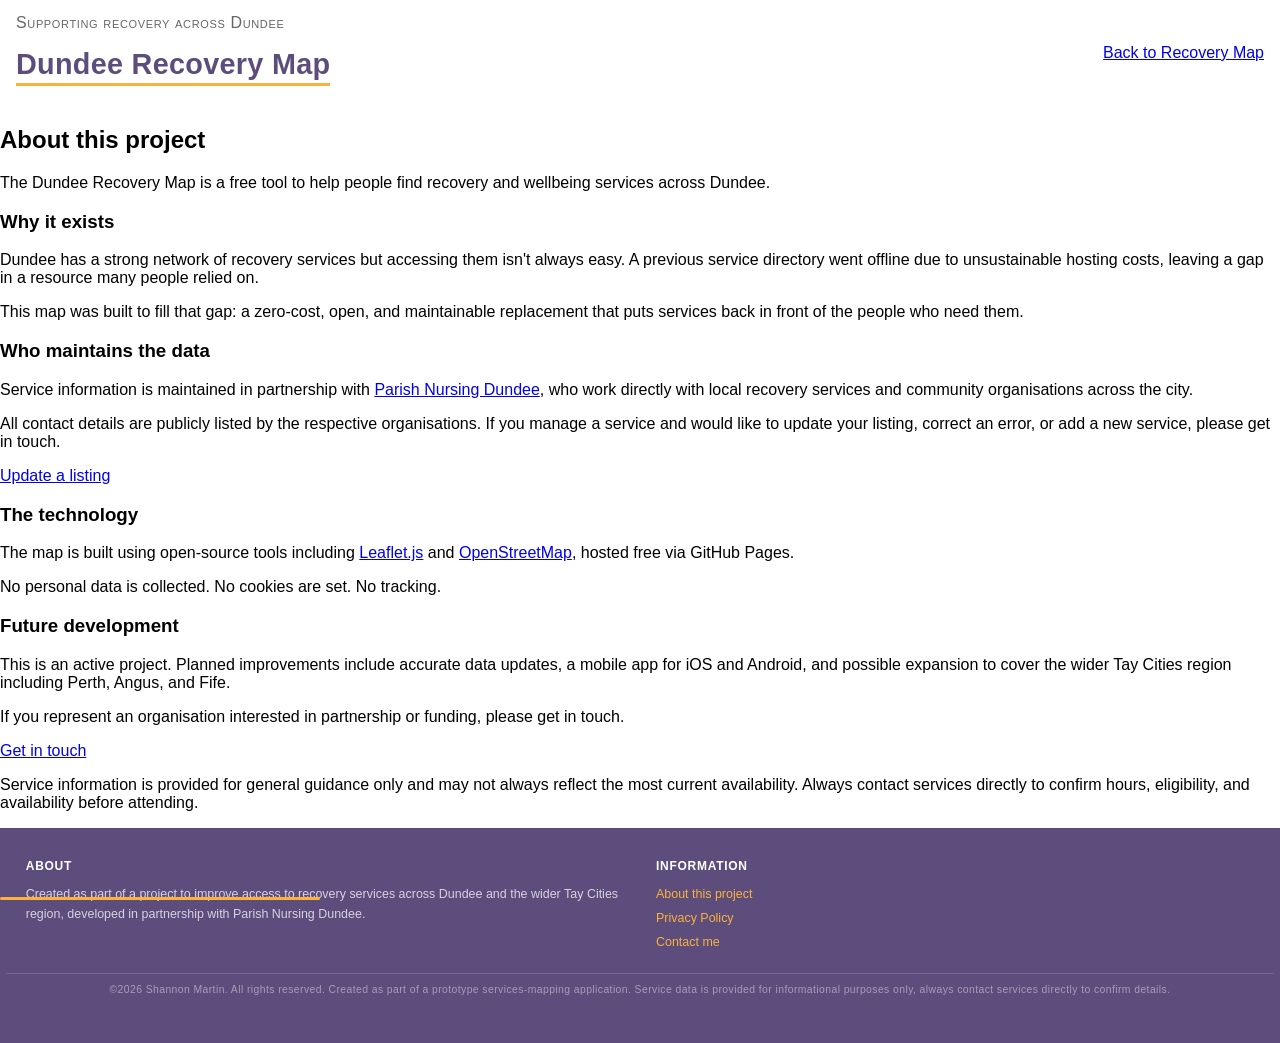
==== about.html @ 232b07fd "added about page" ====
<!DOCTYPE html>
<html lang="en">
<head>
  <meta charset="UTF-8">
  <meta name="viewport" content="width=device-width, initial-scale=1.0">
  <title>About | Dundee Recovery Map</title>
  <link rel="stylesheet" href="./style.css">
  <link rel="icon" href="./assets/recoveryMap-icon.png" type="image/png">
</head>
<body>

  <header>
    <div class="header-text">
      <p>Supporting recovery across Dundee</p>
      <h1><span>Dundee Recovery Map</span></h1>
    </div>
    <nav class="header-nav">
      <a href="./recoveryMap.html">Back to Recovery Map</a>
    </nav>
  </header>

  <main class="page-main">
    <div class="page-container">

      <div class="page-hero">
        <h2>About this project</h2>
        <p class="page-lead">
          The Dundee Recovery Map is a free tool to help people find recovery and wellbeing services across Dundee.
        </p>
      </div>

      <div class="page-grid">

        <section class="page-card">
          <h3>Why it exists</h3>
          <p>
            Dundee has a strong network of recovery services but accessing them isn't always easy. A previous service directory went offline due to unsustainable hosting costs, leaving a gap in a resource many people relied on.
          </p>
          <p>
            This map was built to fill that gap: a zero-cost, open, and maintainable replacement that puts services back in front of the people who need them.
          </p>
        </section>

        <section class="page-card">
          <h3>Who maintains the data</h3>
          <p>
            Service information is maintained in partnership with
            <a href="https://parishnursingdundee.org.uk/" target="_blank" rel="noopener">Parish Nursing Dundee</a>,
            who work directly with local recovery services and community organisations across the city.
          </p>
          <p>All contact details are publicly listed by the respective organisations. If you manage a service and would like to update your listing, correct an error, or add a new service, please get in touch.
          </p>
          <a href="./contact.html" class="page-btn">Update a listing</a>
        </section>

        <section class="page-card">
          <h3>The technology</h3>
          <p>
            The map is built using open-source tools including
            <a href="https://leafletjs.com/" target="_blank" rel="noopener">Leaflet.js</a>
            and
            <a href="https://www.openstreetmap.org/" target="_blank" rel="noopener">OpenStreetMap</a>,
            hosted free via GitHub Pages.
          </p>
          <p>
            No personal data is collected. No cookies are set. No tracking.
          </p>
        </section>

        <section class="page-card">
          <h3>Future development</h3>
          <p>
            This is an active project. Planned improvements include accurate data updates, a mobile app for iOS and Android, and possible expansion to cover the wider Tay Cities region including Perth, Angus, and Fife.
          </p>
          <p>
            If you represent an organisation interested in partnership or funding, please get in touch.
          </p>
          <a href="./contact.html" class="page-btn">Get in touch</a>
        </section>

      </div>

      <div class="page-disclaimer">
        <p>
          Service information is provided for general guidance only and may not always reflect the most current availability. Always contact services directly to confirm hours, eligibility, and availability before attending.
        </p>
      </div>

    </div>
  </main>

  <footer>
    <div class="footer-inner">
      <div class="footer-col">
        <h3 class="footer-heading">About</h3>
        <p>Created as part of a project to improve access to recovery services across Dundee and the wider Tay Cities region, developed in partnership with Parish Nursing Dundee.</p>
      </div>
      <div class="footer-col">
        <h3 class="footer-heading">Information</h3>
        <ul class="footer-links">
          <li><a href="./about.html">About this project</a></li>
          <li><a href="./privacy.html">Privacy Policy</a></li>
          <li><a href="./contact.html">Contact me</a></li>
        </ul>
      </div>
    </div>
    <div class="footer-copy">
      ©2026 Shannon Martin. All rights reserved. Created as part of a prototype services-mapping application. Service data is provided for informational purposes only, always contact services directly to confirm details.
    </div>
  </footer>

</body>
</html>
---- style.css ----
/*TODO: SIDEBAR, COST/AGE GROUP BUTTONS*/
 
:root {
  --purple: #5c4d7d;
  --darkpurple: #5c4d7d;
  --white: #ffffff;
  --gold: #fbb13c;
  --grey: #7A7A7A;
  --appt: #534AB7;
  --darkgrey: #333333;
  --red: #a32d2d;
  --green: #0f6e56;
  --orange: #B8650A;
  --border: #dde3ea;
  --bg: #f5f5f7;

  /* filter drawer width on desktop */
  --drawer-width: 280px;
  /* bottom sheet transition */
  --sheet-speed: 0.28s;
}

/* BODY */
body{
	font-family: 'Poppins',Helvetica,Arial,Lucida,sans-serif;
  margin: 0;
}

/* MAIN*/
main { display: flex; flex-direction: column; flex: 1; }

/* HEADER */
header{
	background:var(--white);
	color:var(--purple);
	font-family: 'Poppins',Helvetica,Arial,Lucida,sans-serif;
	padding:12px 16px;
	display:flex;
	align-items:center;
	gap:12px;
	flex-wrap:wrap;
  /*border-bottom: 3px solid var(--gold);*/
}
	
header h1 {
  font-size: 1.8rem;
  font-weight: 700;
  letter-spacing: 0.01em;
  margin: 0 0 4px;
  line-height: 1.15;
  display: inline-block;
  /*border-bottom: 3px solid var(--gold);*/
  padding-bottom: 4px;
} 

header h1::after {
  content: "";
  position: absolute;
  bottom: 0;
  left: 0;
  width: 25%; 
  height: 3px;
  background: var(--gold);
  border-radius: 2px;
}

header h1 span {
  display: inline-block;
  border-bottom: 3px solid var(--gold);
  padding-bottom: 2px;
}

header p{
	color:var(--darkgrey);
	font-family: 'Raleway-Regular',Helvetica,Arial,Lucida,sans-serif;
	font-size:1rem;
	font-variant: small-caps;
	letter-spacing:0.04em;
	opacity:0.75;
	margin-top:2px}

/*.today-badge {
  background:var(--purple);
  color:var(--white);
  font-size: 1rem;
  padding: 5px 10px;
  border-radius: 5px;
  white-space: nowrap;
  font-weight: 600;
}*/

.header-text {
  flex: 1;
}


/* DIVIDER 
.divider { 
width: 1px; 
background: var(--gold); 
height: 24px; 
align-self: center; }

*/


/*DAYS*/
.day-bar {
  background:var(--white);
  border-bottom: 1px solid #dde3ea;
  padding: 10px 12px;
  display: flex;
  gap: 8px;
  flex-wrap: wrap;
  align-items: left;
}

.day-btns {
  display: flex;
  gap: 4px;
  flex-wrap: wrap;
}

.day-btn {
  padding: 5px 10px;
  border-radius: 5px;
  border: 1.5px solid #c5cbd2;
  background:var(--white);
  font-size: 0.75rem;
  font-family: inherit;
  font-weight: 600;
  cursor: pointer;
  color: #555;
  transition: all 0.15s;
}

.day-btn:hover {
  border-color:var(--purple);
  color:var(--purple);
}

.day-btn.active {
  background:var(--darkpurple);
  border-color:var(--darkpurple);
  color:var(--white);
}

.day-btn.today-btn {
  border-color:var(--darkpurple);
  color:var(--darkpurple);
}

.day-btn.today-btn.active {
  background:var(--darkpurple);
  border-color:var(--darkpurple);
  color:var(--white);
}
.day-btn svg {
  vertical-align: middle;
  margin-bottom: 2px;
}

/*FILTERS*/
.filter-bar {
  background: var(--white);
  border-bottom: 1px solid var(--border);
  padding: 7px 12px;
  display: flex;
  align-items: center;
  gap: 8px;
  flex-wrap: wrap;
}

/* Filters pill button */
.filter-pill {
  display: inline-flex;
  align-items: center;
  gap: 5px;
  padding: 5px 12px;
  border-radius: 20px;
  border: 1.5px solid var(--border);
  background: var(--white);
  font-size: 0.78rem;
  font-weight: 600;
  color: var(--darkgrey);
  cursor: pointer;
  font-family: inherit;
  transition: all 0.15s;
}
.filter-pill:hover { border-color: var(--purple); color: var(--purple); }
.filter-pill[aria-expanded="true"] { border-color: var(--purple); background: var(--bg); color: var(--purple); }

/* Active filter count badge on the pill */
.filter-badge {
  display: inline-flex;
  align-items: center;
  justify-content: center;
  min-width: 18px;
  height: 18px;
  padding: 0 5px;
  border-radius: 10px;
  font-size: 0.65rem;
  font-weight: 700;
  background: var(--darkpurple);
  color: var(--white);
  /* hidden when count is 0 */
  opacity: 0;
  transition: opacity 0.15s;
}
.filter-badge.visible { opacity: 1; }

/* Open Now toggle pill */
.open-now-toggle {
  display: inline-flex;
  align-items: center;
  gap: 5px;
  padding: 5px 12px;
  border-radius: 20px;
  border: 1.5px solid var(--border);
  background: var(--white);
  font-size: 0.78rem;
  font-weight: 600;
  color: var(--grey);
  cursor: pointer;
  font-family: inherit;
  transition: all 0.15s;
}
.open-now-toggle:hover { border-color: var(--green); color: var(--green); }
.open-now-toggle[aria-pressed="true"] { background: var(--green); border-color: var(--green); color: var(--white); }

/*SEARCH*/
.search-box { margin-left: auto; }
.search-box input {
  padding: 5px 10px;
  border-radius: 6px;
  border: 1.5px solid var(--border);
  font-size: 0.8rem;
  font-family: inherit;
  width: 180px;
  outline: none;
  transition: border-color 0.15s;
}
.search-box input:focus { border-color: var(--purple); }


/*STATS BAR*/
.stats-bar {
  background: var(--bg);
  border-bottom: 1px solid var(--border);
  padding: 5px 14px;
  font-size: 0.78rem;
  color: var(--grey);
  display: flex;
  gap: 14px;
  align-items: center;
  flex-wrap: wrap;
}
.stats-bar strong { color: var(--darkgrey); }


/* 
.controls {
  background: var(--white);
  border-bottom: 1px solid var(--border);
  padding: 8px 12px;
  display: flex;
  flex-direction: column;
  gap: 6px;
} */

/* horizontal row inside controls 
.controls-row {
  display: flex;
  gap: 6px;
  flex-wrap: wrap;
  align-items: center;
}*/

/* second row with Cost and Age filters 
.filter-row {
  padding-top: 4px;
  border-top: 1px solid var(--border);
}*/

/* small label before each filter group 
.filter-label {
  font-size: 0.72rem;
  font-weight: 700;
  color: var(--grey);
  white-space: nowrap;
}*/

/* container for Cost or Trgt Group buttons */
.filter-btns {
  display: flex;
  gap: 4px;
  flex-wrap: wrap;
}

/* MAP AND SIDEbAR */
.map-and-sidebar {
  display: flex;
  flex: 1;
  min-height: 0;
  align-items: stretch;
  position: relative;
}

.map-column {
  position: relative;
  flex: 1;
  min-width: 0;
  min-height: 0;
  display: flex;
}

#map {
  flex: 1;
  min-height: 40rem;
}

/*FILTER DRAWER*/
.filter-drawer {
  width: 0;
  overflow: hidden;
  background: var(--white);
  border-right: 1px solid var(--border);
  display: flex;
  flex-direction: column;
  flex-shrink: 0;
  transition: width var(--sheet-speed) ease;
}
.filter-drawer.open {
  width: var(--drawer-width);
  overflow-y: auto;
}

.filter-drawer-inner {
  width: var(--drawer-width);
  padding: 16px 10px 16px;
  display: flex;
  flex-direction: column;
  gap: 20px;
}

.filter-hint {
  font-size: 0.7rem;
  color: var(--grey);
  font-style: italic;
  margin: 0;
  padding-bottom: 10px;
  border-bottom: 1px solid var(--border);
  line-height: 1.5;
}

.filter-section { display: flex; flex-direction: column; gap: 6px; }

.filter-section-label {
  font-size: 0.68rem;
  font-weight: 700;
  text-transform: uppercase;
  letter-spacing: 0.06em;
  color: var(--grey);
}

/* Category pills inside drawer */
.cat-btns {
  display: flex;
  gap: 4px;
  flex-wrap: wrap;
}
.cat-btn {
  padding: 3px 8px;
  border-radius: 12px;
  border: 1.5px solid #c5cbd2;
  font-size: 0.7rem;
  font-weight: 600;
  cursor: pointer;
  transition: all 0.15s;
  opacity: 0.5;
  font-family: inherit;
}
.cat-btn.active { opacity: 1; }

/* Other filter buttons inside drawer */
.filter-btns {
  display: flex;
  gap: 4px;
  flex-wrap: wrap;
}
.filter-btn {
  padding: 3px 9px;
  border-radius: 5px;
  border: 1.5px solid var(--border);
  font-size: 0.72rem;
  font-weight: 600;
  cursor: pointer;
  background: var(--white);
  color: var(--grey);
  transition: all 0.15s;
  font-family: inherit;
}
.filter-btn:hover { border-color: var(--purple); color: var(--purple); }
.filter-btn.active { background: var(--bg); opacity: 1; }

/* Show All / Clear All inside drawer */
.filter-actions {
  display: flex;
  gap: 6px;
  padding-top: 8px;
  border-top: 1px solid var(--border);
  flex-wrap: wrap;
}
.filter-action-btn {
  padding: 4px 12px;
  border-radius: 5px;
  border: 1.5px solid;
  font-size: 0.75rem;
  font-weight: 700;
  cursor: pointer;
  font-family: inherit;
  transition: all 0.15s;
}

.filter-action-btn.show-all { border-color: var(--grey); color: var(--grey); background: var(--white); }
.filter-action-btn.show-all:hover { border-color: var(--darkpurple); color: var(--darkpurple); }

.filter-action-btn.clear-all { border-color: var(--grey); color: var(--grey); background: var(--white); }
.filter-action-btn.clear-all:hover { border-color: var(--red); color: var(--red); }


/*CLUSTERs */
.marker-cluster-small,
.marker-cluster-medium,
.marker-cluster-large {
  background-clip: padding-box;
  border-radius: 50%;
}

/* Outer ring (the semi-transparent halo) */
.marker-cluster-small  { background-color: rgba(92, 77, 125, 0.25); }
.marker-cluster-medium { background-color: rgba(92, 77, 125, 0.35); }
.marker-cluster-large  { background-color: rgba(92, 77, 125, 0.45); }

/* Inner filled circle with the count number */
.marker-cluster-small  div,
.marker-cluster-medium div,
.marker-cluster-large  div {
  background-color: var(--darkpurple);
  color:var(--white);
  font-family: 'Poppins', Arial, sans-serif;
  font-size: 0.75rem;
  font-weight: 700;
  border-radius: 50%;
  width: 30px;
  height: 30px;
  margin-left: 5px;
  margin-top: 5px;
  display: flex;
  align-items: center;
  justify-content: center;
}

/* Slightly larger for medium and large clusters */
.marker-cluster-medium div { width: 34px; height: 34px; margin-left: 3px; margin-top: 3px; }
.marker-cluster-large  div { width: 38px; height: 38px; margin-left: 1px; margin-top: 1px; }

/*SIDEBAR*/
.sidebar {
  width: 320px;
  flex-shrink: 0;
  background: var(--white);
  border-left: 1px solid var(--border);
  display: flex;
  flex-direction: column;
  overflow: hidden;
}

.sidebar-header {
  padding: 10px 12px 8px;
  border-bottom: 1px solid var(--border);
  background: var(--bg);
}

.sidebar-title {
  font-size: 0.85rem;
  font-weight: 700;
  color: var(--darkpurple);
  display: block;
  margin-bottom: 2px;
}

.sidebar-subtitle {
  font-size: 0.72rem;
  color: var(--grey);
}

/* Scrollable card list */
.sidebar-list {
  overflow-y: auto;
  flex: 1;
  padding: 8px;
  display: flex;
  flex-direction: column;
  gap: 8px;
}

.sidebar-empty {
  font-size: 0.8rem;
  color: var(--grey);
  text-align: center;
  padding: 20px 0;
}

.sidebar-hint {
  display: flex;
  flex-direction: column;
  align-items: center;
  gap: 8px;
  padding: 32px 16px;
  color: var(--grey);
  font-size: 0.82rem;
  text-align: center;
}

/* Individual service card in the sidebar */
.sidebar-card {
  border: 1px solid var(--border);
  border-radius: 8px;
  overflow: hidden;
  background: var(--white);
  box-shadow: 0 1px 4px rgba(0,0,0,0.06);
}

.sidebar-card-header {
  padding: 12px 10px;
  background: var(--bg);
  /* border-left colour is set inline from category colour */
}

.sidebar-card-name {
  font-size: 0.82rem;
  font-weight: 700;
  color: var(--darkgrey);
  margin-bottom: 2px;
}

.sidebar-card-cat {
  font-size: 0.68rem;
  font-weight: 700;
  text-transform: uppercase;
  letter-spacing: 0.04em;
}

.sidebar-card-body {
  padding: 6px 10px 8px;
}

.sidebar-card-desc {
  font-size: 0.78rem;
  color: #444;
  line-height: 1.4;
  margin-bottom: 5px;
}

.sidebar-card-info {
  font-size: 0.75rem;
  color: #555;
  line-height: 1.7;
}
.sidebar-card-info span {
  font-weight: 600;
  color: var(--darkgrey);
}
.sidebar-card-info a {
  color: var(--darkpurple);
  word-break: break-all;
}

/* Scope badge (UK / Scotland / City-wide) */
.scope-badge {
  display: inline-block;
  padding: 1px 6px;
  border-radius: 10px;
  font-size: 0.65rem;
  font-weight: 700;
  background: var(--bg);
  color: var(--grey);
  border: 1px solid var(--border);
  margin-left: 4px;
  text-transform: none;
  letter-spacing: 0;
}





/* FILLTER PANEL - OLD
.filter-panel {
  border-top: 1px solid var(--border);
}
.filter-panel-summary {
  padding: 5px 0;
  font-size: 0.75rem;
  font-weight: 700;
  color: var(--grey);
  cursor: pointer;
  list-style: none;
  user-select: none;
}
.filter-panel-summary::-webkit-details-marker { display: none; }
.filter-panel-summary:hover { color: var(--purple); }
*/

/* POPUPS */
.leaflet-popup-content-wrapper {
  border-radius: 10px;
  padding: 0; /* remove default padding */
  overflow: hidden; /* clips coloured header to the rounded corners */
  border: none;
  box-shadow: 0 4px 20px rgba(0,0,0,0.15);
}

/* inner content area */
.leaflet-popup-content {
  margin: 0; /* remove Leaflet default margin */
  min-width: 220px;
  max-width: 320px;
}

/* coloured header bar at top of each popup */
.popup-header {
  padding: 10px 14px 8px;
  color:var(--white);
  font-weight: 700;
  font-size: 0.9rem;
}

/* white body area below coloured header */
.popup-body {
  padding: 8px 14px 12px;
  background:var(--white);
}

/* small cat label */
.popup-cat {
  font-size: 0.7rem;
  font-weight: 700;
  text-transform: uppercase;
  letter-spacing: 0.05em;
  margin-bottom: 6px;
  opacity: 0.85;
}

/* service desc */
.popup-desc {
  font-size: 0.8rem;
  color: #333;
  margin-bottom: 8px;
  line-height: 1.4;
}

/* address / phone / web lines */
.popup-info {
  font-size: 0.78rem;
  color: #444;
  line-height: 1.7;
}

.popup-info span {
  font-weight: 600;
  color: #1a2e4a;
}

/* ppening hours section */
.popup-hours {
  margin-top: 6px;
  padding-top: 6px;
  border-top: 1px solid #eee;
}

.popup-hours-title {
  font-size: 0.72rem;
  font-weight: 700;
  color: #555;
  margin-bottom: 3px;
}

/* each Mon/Tue/Wed...row in the hours table */
.day-row {
  display: flex;
  justify-content: space-between;
  font-size: 0.73rem;
  padding: 1px 0;
}

/* highlighted green row for today */
.day-row.today-row {
  font-weight: 700;
  color: #1d7874;
  background: #e0f4f2;
  margin: 0 -4px; /* bleed slightly past padding */
  padding: 2px 4px;
  border-radius: 3px;
}

/* greyed out rows for days when service is closed */
.day-row.closed {
  color: #bbb;
}

/* hour ststes*/
.day-row.hours-unknown span:last-child {
  color:var(--orange);
  font-style: italic;
}

.day-row.hours-appt span:last-child {
  color:var(--appt);
  font-style: italic;
}
/* dont grey these rows out like .closed does */
.day-row.hours-unknown,
.day-row.hours-appt {
  color: inherit;
}

.hours-note-appt {
  font-size: 0.73rem;
  color:var(--appt);
  font-style: italic;
  padding: 2px 0;
}

.hours-note-unknown {
  font-size: 0.73rem;
  color:var(--orange);
  font-style: italic;
  padding: 2px 0;
}

/* "Open today" / "Closed today" badges */
.open-chip {
  display: inline-block;
  padding: 2px 7px;
  border-radius: 10px;
  font-size: 0.68rem;
  font-weight: 700;
  margin-left: 6px;
  vertical-align: middle;
}

.open-chip.open {
  background: #e0f4f2;
  color:var(--green);
}

.open-chip.closed {
  background: #fce8e8;
  color: var(--red);
}

.open-chip.unknown {
  background: #FEF3E2;
  color:var(--orange);
}
.open-chip.appt {
  background: #EEEDFE;
  color:var(--appt);
}

/* style default Leaflet close (X) button white so visible against the coloured popup header */
.leaflet-popup-close-button {
  color:var(--white) !important;
  font-size: 1rem !important;
  padding: 6px 8px !important;
}


/* LEGEND */
.legend {
  position: absolute;
  bottom: 28px;
  right: 10px;
  z-index: 1000;
  background:var(--white);
  border-radius: 8px;
  padding: 10px 12px;
  font-size: 0.72rem;
  box-shadow: 0 2px 12px rgba(0,0,0,0.15);
  min-width: 140px;
}

.legend-title {
  font-weight: 700;
  margin-top: 6px;
  margin-bottom: 6px;
  color:var(--darkgrey);
  font-size: 0.75rem;
}

.legend-item {
  display: flex;
  align-items: center;
  gap: 6px;
  margin-bottom: 4px;
  color:var(--darkgrey);
}

.legend-dot {
  width: 12px;
  height: 12px;
  border-radius: 50%;
  flex-shrink: 0;
  border: 2px solid rgba(0,0,0,0.2);
}

.legend-toggle {
  background: none;
  border: none;
  font-family: 'Raleway-Regular', Helvetica, Arial, Lucida, sans-serif;
  /* text-transform: uppercase; */
  letter-spacing: 0.01em;
  font-weight: 700;
  font-size: 0.75rem;
  color: var(--darkgrey);
  cursor: pointer;
  padding: 0;
  width: 100%;
  display: flex;
  align-items: center;
  justify-content: space-between;
  gap: 6px;
  /* font-family: inherit; */
}

.legend-toggle:hover { color: var(--darkpurple); }

/* rotate chevron when open */
.legend-toggle svg {
  transition: transform 0.2s ease;
  flex-shrink: 0;
}
.legend-toggle.open svg {
  transform: rotate(180deg);
}

/*BOTTOMFILTER SHEET*/
.sheet-backdrop {
  display: none;
  position: fixed;
  inset: 0;
  background: rgba(0,0,0,0.35);
  z-index: 1100;
  opacity: 0;
  pointer-events: none;
  transition: opacity var(--sheet-speed) ease;
}
.sheet-backdrop.visible { 
  opacity: 1; 
  pointer-events: auto;
}

/* FOOTER */
footer{
	padding: 4em 0.6em;
	padding-top: 0.6em;
	background:var(--darkpurple);
	color:var(--white);
	font-family: 'Poppins', Helvetica, Arial, Lucida, sans-serif;
	font-size: 0.6rem;
}

.footer-inner {
  display: flex;
  gap: 32px;
  flex-wrap: wrap;
  padding: 24px 20px 16px;
  border-bottom: 1px solid rgba(255,255,255,0.15);
}

.footer-col {
  flex: 1;
  min-width: 180px;
  font-size: 0.78rem;
  line-height: 1.6;
  color: rgba(255,255,255,0.75);
}

.footer-col p { margin: 0 0 8px; }

.footer-heading {
  font-size: 0.75rem;
  font-weight: 700;
  font-family: 'Raleway-Regular', Helvetica, Arial, Lucida, sans-serif;
  text-transform: uppercase;
  letter-spacing: 0.06em;
  color: var(--white);
  margin: 0 0 8px;
}

.footer-links {
  list-style: none;
  padding: 0;
  margin: 0;
}
.footer-links li { margin-bottom: 4px; }
.footer-links a,
.footer-col a {
  color: var(--gold);
  text-decoration: none;
}
.footer-links a:hover,
.footer-col a:hover { text-decoration: underline; }

.footer-copy {
  padding: 10px 20px;
  font-size: 0.65rem;
  color: rgba(255,255,255,0.45);
  text-align: center;
  letter-spacing: 0.04em;
}

/*MOBILE REMOTE SERVICE SHEET*/
.detail-sheet {
  position: fixed;
  padding: 8px;
  bottom: 0;
  left: 0;
  right: 0;
  max-height: 80vh;
  background: var(--white);
  border-radius: 16px 16px 0 0;
  border-top: 1px solid var(--border);
  box-shadow: 0 -4px 24px rgba(0,0,0,0.12);
  z-index: 1300; /* above filter sheet */
  transform: translateY(100%);
  transition: transform var(--sheet-speed) ease;
  overflow-y: auto;
  display: flex;
  flex-direction: column;
}
.detail-sheet.open {
  transform: translateY(0);
}

.detail-sheet-handle {
  width: 36px;
  height: 4px;
  border-radius: 2px;
  background: var(--border);
  margin: 12px auto 0;
  flex-shrink: 0;
}

.detail-sheet-content {
  padding: 12px 16px px;
  flex: 1;
}

.sheet-backdrop.detail-backdrop {
  z-index: 1250; /* between filter sheet (1200) and detail sheet (1300) */
}

.sheet-service-name {
  font-size: 1rem;
  font-weight: 700;
  color: var(--darkgrey);
  margin-bottom: 2px;
}
.sheet-service-sub {
  font-size: 0.8rem;
  color: var(--grey);
  margin-bottom: 4px;
}
.sheet-section-label {
  font-size: 0.68rem;
  font-weight: 700;
  text-transform: uppercase;
  letter-spacing: 0.06em;
  color: var(--grey);
  margin: 12px 0 4px;
}
.sheet-body-text {
  font-size: 0.82rem;
  color: #444;
  line-height: 1.5;
  margin: 0;
}
.sheet-body-text a { color: var(--darkpurple); word-break: break-all; }
.sheet-hours { font-size: 0.78rem; }
.sheet-meta {
  display: flex;
  flex-direction: column;
  gap: 4px;
  margin-top: 14px;
  padding-top: 12px;
  border-top: 1px solid var(--border);
  font-size: 0.78rem;
  color: #555;
}

/* only render sheet on mobile */
@media (min-width: 769px) {
  .detail-sheet { display: none; }
}

/*RESPONSIVE*/
@media (max-width: 768px) {

  /* stack sidebar below map */
  .map-and-sidebar { flex-direction: column; }

  /* hide the desktop drawer, use bottom sheet instead */
  .filter-drawer {
    width: 0 !important;
    border-right: none;
  }

  /* search box takes full width on its own row */
  .search-box { margin-left: 0; width: 100%; }
  .search-box input { width: 100%; box-sizing: border-box; }

  #map { min-height: 60vh; }
  .sidebar { max-height: 35vh; }

  /* legend collapsed by default on mobile */
  .legend-content { display: none; }
  .legend { 
    min-width: unset; 
    padding: 6px 10px;
    /* gold border indicates interactivity on mobile */
    border: 1px solid var(--gold); 
  }

  .legend-toggle {
    font-size: 0.8rem;
    color: var(--purple);
  }

  /* BOTTOM SHEET */
     /*The filter-drawer is repurposed as a bottom sheet on mobile.
     It slides up from the bottom when .open is added by JS. */
  .filter-drawer {
    position: fixed !important;
    bottom: 0;
    left: 0;
    right: 0;
    width: 100% !important;
    max-height: 80vh;
    overflow-y: auto;
    border-right: none;
    border-top: 1px solid var(--border);
    border-radius: 16px 16px 0 0;
    z-index: 1200;
    transform: translateY(100%);
    transition: transform var(--sheet-speed) ease;
    box-shadow: 0 -4px 24px rgba(0,0,0,0.12);
  }
  .filter-drawer.open {
    transform: translateY(0);
    width: 100% !important;
  }

  /* drag handle at top of sheet */
  .filter-drawer-inner::before {
    content: "";
    display: block;
    width: 36px;
    height: 4px;
    border-radius: 2px;
    background: var(--border);
    margin: 0 auto 12px;
  }

  .filter-drawer-inner {
    width: 100%;
    box-sizing: border-box;
    padding: 12px 16px 32px;
  }

  /* show backdrop on mobile */
  .sheet-backdrop { display: block; }

  /* cat pills wrap in columns on mobile */
  .cat-btns { gap: 5px; }
  .cat-btn { font-size: 0.75rem; padding: 4px 10px; }
}

/*© 2026 Shannon Martin. All rights reserved. Created as part of a prototype services-mapping application.*/
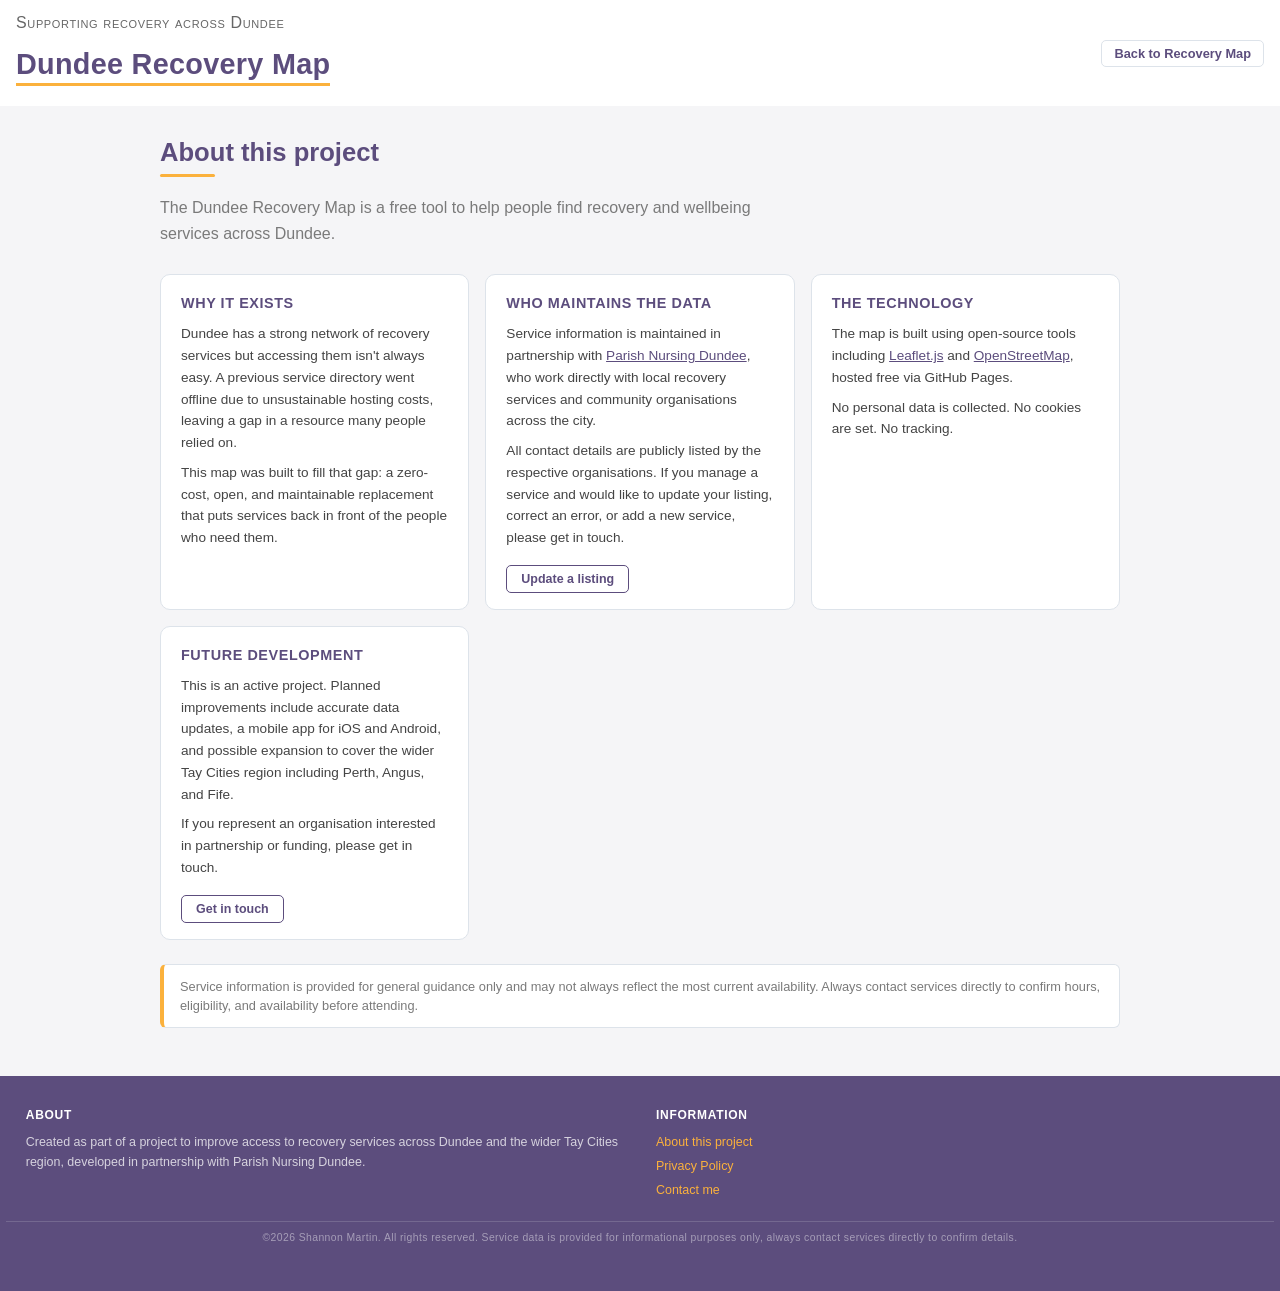
==== commit 04a80573: "added privacy policy page Some small changes to other pages layout and text to match. Styling consis" ====
--- a/about.html
+++ b/about.html
@@ -105,7 +105,7 @@
       </div>
     </div>
     <div class="footer-copy">
-      ©2026 Shannon Martin. All rights reserved. Created as part of a prototype services-mapping application. Service data is provided for informational purposes only, always contact services directly to confirm details.
+      ©2026 Shannon Martin. All rights reserved. Service data is provided for informational purposes only, always contact services directly to confirm details.
     </div>
   </footer>
 
--- a/style.css
+++ b/style.css
@@ -53,17 +53,6 @@
   padding-bottom: 4px;
 } 
 
-header h1::after {
-  content: "";
-  position: absolute;
-  bottom: 0;
-  left: 0;
-  width: 25%; 
-  height: 3px;
-  background: var(--gold);
-  border-radius: 2px;
-}
-
 header h1 span {
   display: inline-block;
   border-bottom: 3px solid var(--gold);
@@ -92,6 +81,25 @@
 .header-text {
   flex: 1;
 }
+
+/*NAV*/
+.header-nav a {
+  font-size: 0.8rem;
+  color: var(--purple);
+  text-decoration: none;
+  font-weight: 600;
+  padding: 5px 12px;
+  border-radius: 5px;
+  border: 1.5px solid var(--border);
+  transition: all 0.15s;
+  white-space: nowrap;
+}
+.header-nav a:hover {
+  background: var(--purple);
+  color: var(--white);
+  border-color: var(--purple);
+}
+
 
 
 /* DIVIDER 
@@ -437,10 +445,10 @@
   border-radius: 50%;
 }
 
-/* Outer ring (the semi-transparent halo) */
-.marker-cluster-small  { background-color: rgba(92, 77, 125, 0.25); }
-.marker-cluster-medium { background-color: rgba(92, 77, 125, 0.35); }
-.marker-cluster-large  { background-color: rgba(92, 77, 125, 0.45); }
+/* Outer ring (the semi-transparent halo) #fbb13c = rgb(251 177 60)*/
+.marker-cluster-small  { background-color: rgba(251, 177, 60, 0.45); }
+.marker-cluster-medium { background-color: rgba(251, 177, 60, 0.55); }
+.marker-cluster-large  { background-color: rgba(251, 177, 60, 0.65); }
 
 /* Inner filled circle with the count number */
 .marker-cluster-small  div,
@@ -845,6 +853,7 @@
 .legend-toggle.open svg {
   transform: rotate(180deg);
 }
+
 
 /*BOTTOMFILTER SHEET*/
 .sheet-backdrop {
@@ -1000,6 +1009,192 @@
   font-size: 0.78rem;
   color: #555;
 }
+
+
+/*----------------------------------------------------------------------------------------------------------*/
+/* OTHER PAGES LAYOUT */
+.page-main {
+  background: var(--bg);
+  min-height: 60vh;
+  padding: 32px 16px 48px;
+}
+ 
+.page-container {
+  max-width: 960px;
+  margin: 0 auto;
+}
+ 
+.page-container--narrow {
+  max-width: 680px;
+}
+ 
+/* HERO */
+.page-hero {
+  margin-bottom: 28px;
+}
+ 
+.page-hero h2 {
+  font-size: 1.6rem;
+  font-weight: 700;
+  color: var(--darkpurple);
+  margin: 0 0 6px;
+  position: relative;
+  padding-bottom: 10px;
+  display: inline-block;
+}
+ 
+.page-hero h2::after {
+  content: "";
+  position: absolute;
+  bottom: 0;
+  left: 0;
+  width: 25%;
+  height: 3px;
+  background: var(--gold);
+  border-radius: 2px;
+}
+ 
+.page-lead {
+  font-size: 1rem;
+  color: var(--grey);
+  line-height: 1.6;
+  margin: 12px 0 0;
+  max-width: 600px;
+}
+ 
+.page-meta {
+  font-size: 0.8rem;
+  color: var(--grey);
+  margin: 8px 0 0;
+  font-style: italic;
+}
+ 
+/* CARD GRID */
+.page-grid {
+  display: grid;
+  grid-template-columns: repeat(auto-fit, minmax(280px, 1fr));
+  gap: 16px;
+  margin-bottom: 24px;
+}
+ 
+.page-card {
+  background: var(--white);
+  border: 1px solid var(--border);
+  border-radius: 10px;
+  padding: 20px 20px 16px;
+  display: flex;
+  flex-direction: column;
+  gap: 8px;
+}
+ 
+.page-card h3 {
+  font-size: 0.9rem;
+  font-weight: 700;
+  color: var(--darkpurple);
+  margin: 0 0 4px;
+  text-transform: uppercase;
+  letter-spacing: 0.04em;
+  font-family: 'Raleway-Regular', Helvetica, Arial, Lucida, sans-serif;
+}
+ 
+.page-card p {
+  font-size: 0.85rem;
+  color: #444;
+  line-height: 1.6;
+  margin: 0;
+}
+ 
+.page-card a {
+  color: var(--darkpurple);
+}
+.page-card a:hover {
+  color: var(--purple);
+}
+ 
+.page-btn {
+  display: inline-block;
+  margin-top: 8px;
+  padding: 6px 14px;
+  border-radius: 5px;
+  border: 1.5px solid var(--darkpurple);
+  color: var(--darkpurple);
+  font-size: 0.78rem;
+  font-weight: 700;
+  text-decoration: none;
+  transition: all 0.15s;
+  align-self: flex-start;
+}
+.page-btn:hover {
+  background: var(--darkpurple);
+  color: var(--white) !important;
+  border-color: var(--darkpurple);
+}
+
+/* DISCLAIMER BAR */
+.page-disclaimer {
+  background: var(--white);
+  border: 1px solid var(--border);
+  border-left: 4px solid var(--gold);
+  border-radius: 6px;
+  padding: 12px 16px;
+  font-size: 0.8rem;
+  color: var(--grey);
+  line-height: 1.5;
+}
+.page-disclaimer p { margin: 0; }
+ 
+/* privacy policy */
+.pr {
+  background: var(--white);
+  border: 1px solid var(--border);
+  border-radius: 10px;
+  padding: 28px 32px;
+}
+ 
+.pr h3 {
+  font-size: 0.85rem;
+  font-weight: 700;
+  color: var(--darkpurple);
+  text-transform: uppercase;
+  letter-spacing: 0.05em;
+  font-family: 'Raleway-Regular', Helvetica, Arial, Lucida, sans-serif;
+  margin: 24px 0 8px;
+}
+.pr h3:first-child { margin-top: 0; }
+ 
+.pr p {
+  font-size: 0.85rem;
+  color: #444;
+  line-height: 1.7;
+  margin: 0 0 10px;
+}
+ 
+.pr ul {
+  margin: 0 0 10px;
+  padding-left: 20px;
+}
+ 
+.pr li {
+  font-size: 0.85rem;
+  color: #444;
+  line-height: 1.7;
+  margin-bottom: 4px;
+}
+ 
+.pr a {
+  color: var(--darkpurple);
+}
+.pr a:hover {
+  color: var(--purple);
+}
+ 
+.pr strong {
+  color: var(--darkgrey);
+  font-weight: 700;
+}
+
+/*----------------------------------------------------------------------------------------------------*/
+
 
 /* only render sheet on mobile */
 @media (min-width: 769px) {
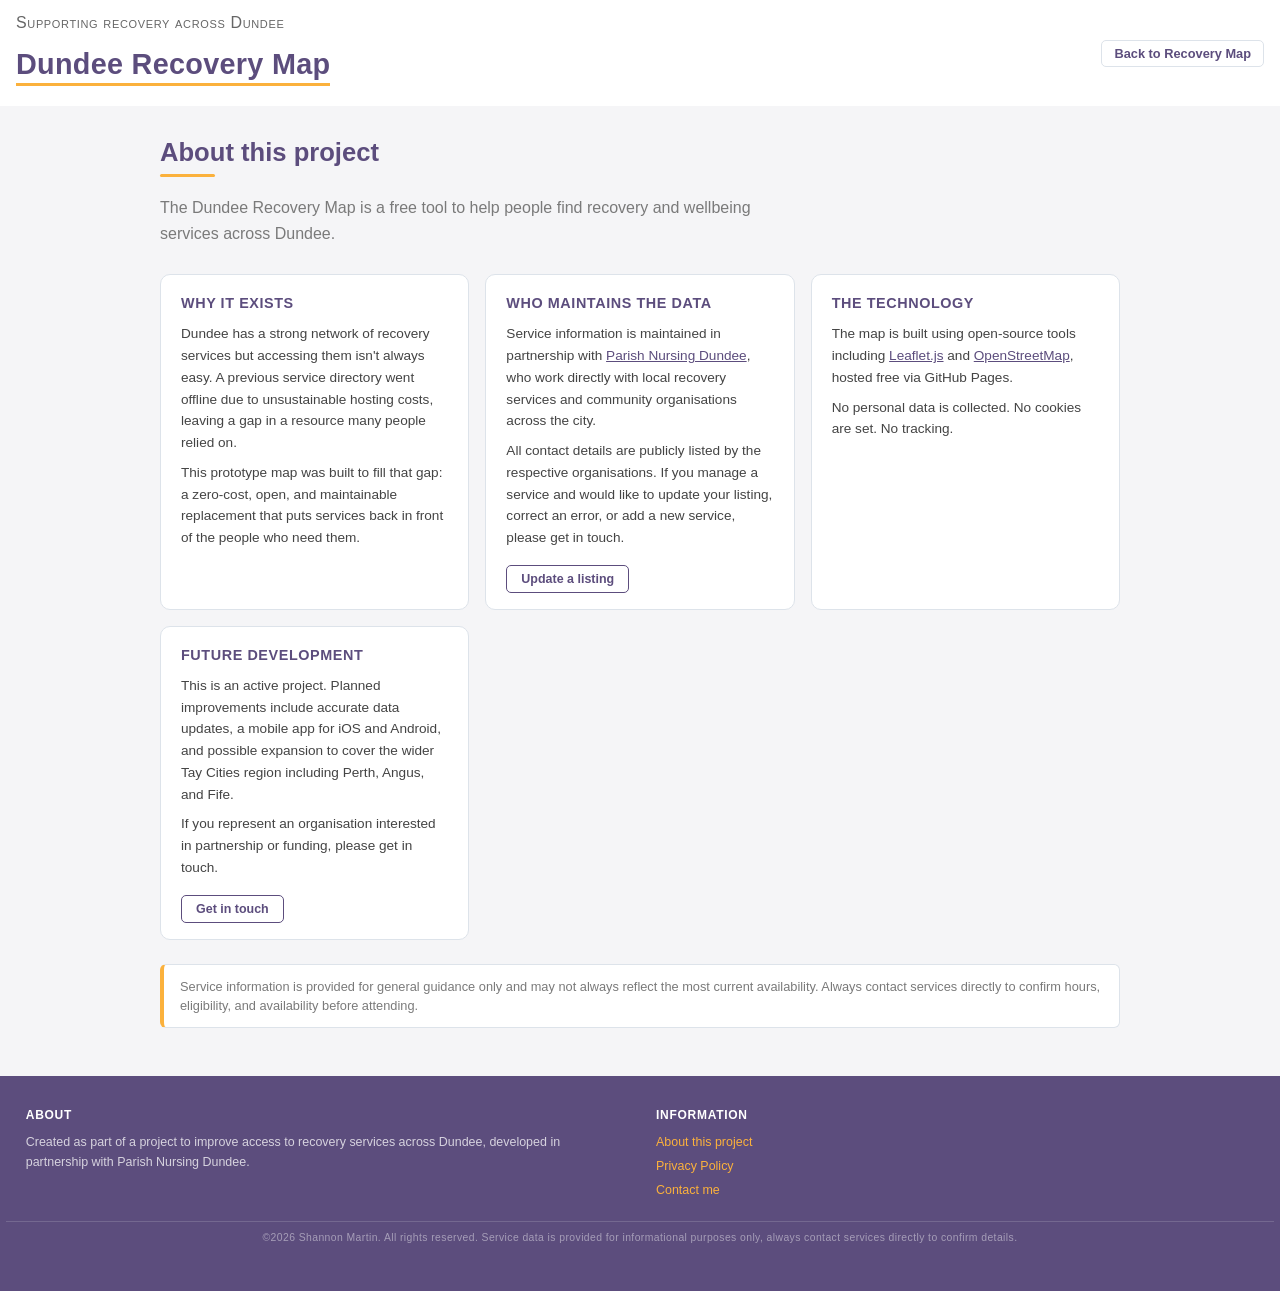
==== commit 35cdc021: "updated links" ====
--- a/about.html
+++ b/about.html
@@ -15,7 +15,7 @@
       <h1><span>Dundee Recovery Map</span></h1>
     </div>
     <nav class="header-nav">
-      <a href="./recoveryMap.html">Back to Recovery Map</a>
+      <a href="./index.html">Back to Recovery Map</a>
     </nav>
   </header>
 
@@ -37,7 +37,7 @@
             Dundee has a strong network of recovery services but accessing them isn't always easy. A previous service directory went offline due to unsustainable hosting costs, leaving a gap in a resource many people relied on.
           </p>
           <p>
-            This map was built to fill that gap: a zero-cost, open, and maintainable replacement that puts services back in front of the people who need them.
+            This prototype map was built to fill that gap: a zero-cost, open, and maintainable replacement that puts services back in front of the people who need them.
           </p>
         </section>
 
@@ -93,7 +93,7 @@
     <div class="footer-inner">
       <div class="footer-col">
         <h3 class="footer-heading">About</h3>
-        <p>Created as part of a project to improve access to recovery services across Dundee and the wider Tay Cities region, developed in partnership with Parish Nursing Dundee.</p>
+        <p>Created as part of a project to improve access to recovery services across Dundee, developed in partnership with Parish Nursing Dundee.</p>
       </div>
       <div class="footer-col">
         <h3 class="footer-heading">Information</h3>
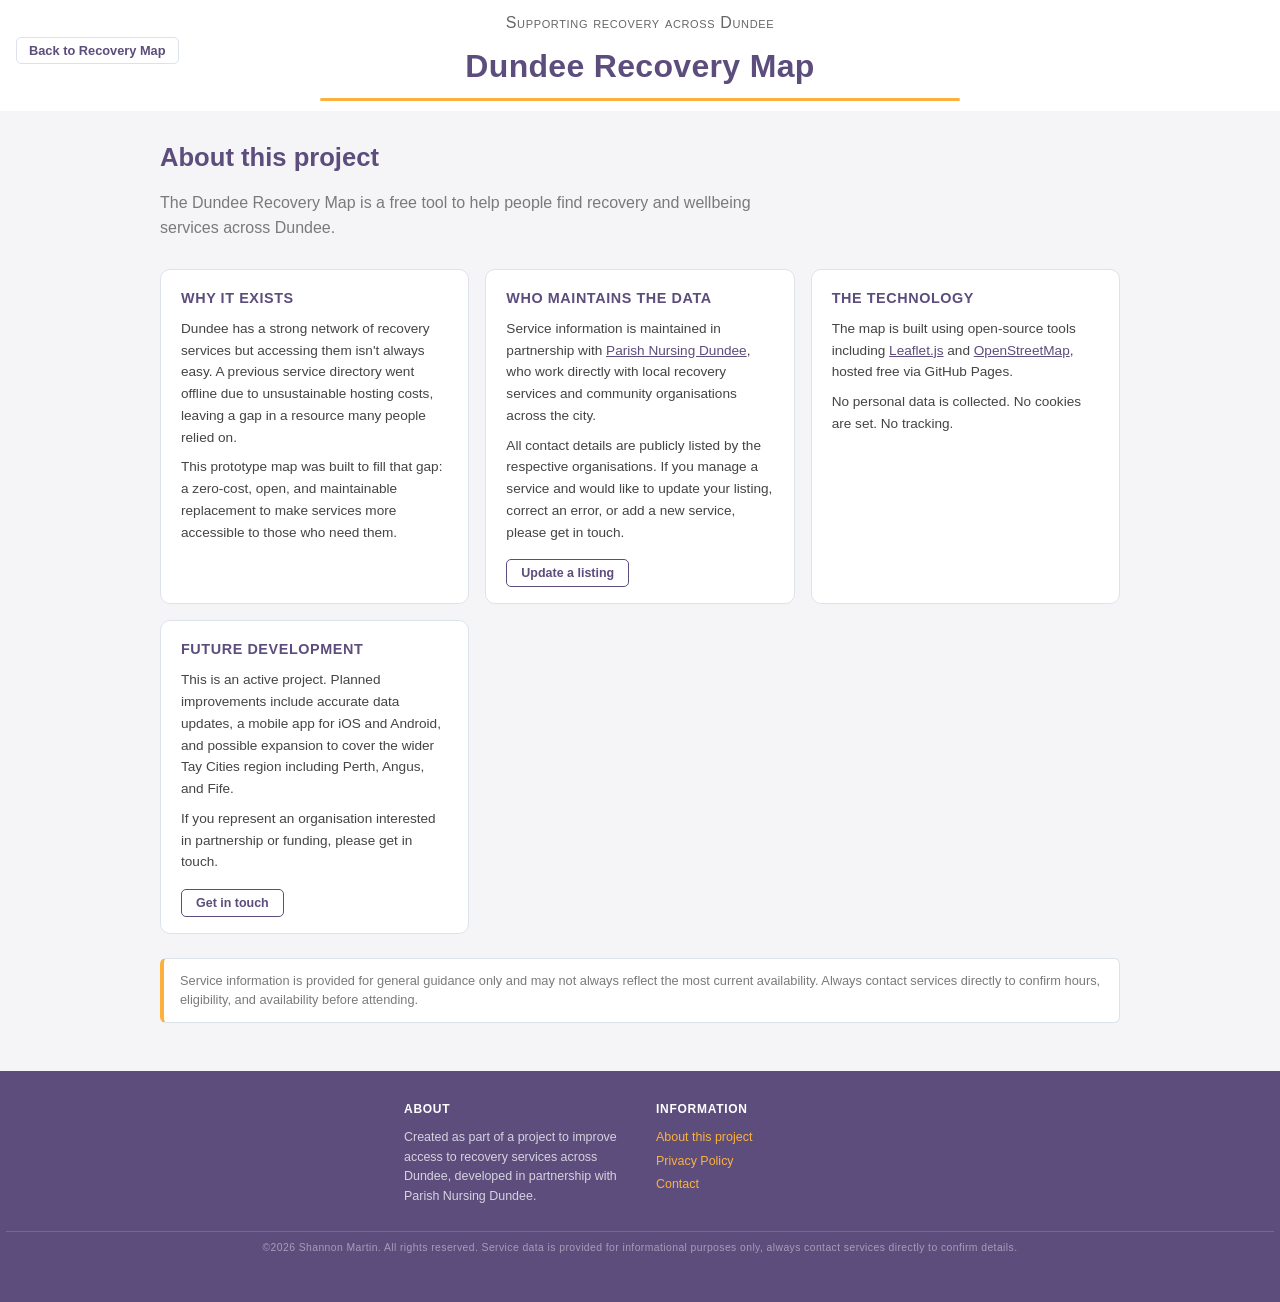
==== commit dfc10d24: "changes for first deployment Added contact page. Style changes. Meta tags for link sharing. Form sty" ====
--- a/about.html
+++ b/about.html
@@ -5,7 +5,7 @@
   <meta name="viewport" content="width=device-width, initial-scale=1.0">
   <title>About | Dundee Recovery Map</title>
   <link rel="stylesheet" href="./style.css">
-  <link rel="icon" href="./assets/recoveryMap-icon.png" type="image/png">
+  <link rel="icon" href="./assets/icon.png" type="image/png">
 </head>
 <body>
 
@@ -37,7 +37,7 @@
             Dundee has a strong network of recovery services but accessing them isn't always easy. A previous service directory went offline due to unsustainable hosting costs, leaving a gap in a resource many people relied on.
           </p>
           <p>
-            This prototype map was built to fill that gap: a zero-cost, open, and maintainable replacement that puts services back in front of the people who need them.
+            This prototype map was built to fill that gap: a zero-cost, open, and maintainable replacement to make services more accessible to those who need them.
           </p>
         </section>
 
@@ -100,7 +100,7 @@
         <ul class="footer-links">
           <li><a href="./about.html">About this project</a></li>
           <li><a href="./privacy.html">Privacy Policy</a></li>
-          <li><a href="./contact.html">Contact me</a></li>
+          <li><a href="./contact.html">Contact</a></li>
         </ul>
       </div>
     </div>
--- a/style.css
+++ b/style.css
@@ -35,30 +35,44 @@
 	color:var(--purple);
 	font-family: 'Poppins',Helvetica,Arial,Lucida,sans-serif;
 	padding:12px 16px;
+  margin-bottom: 10px;
 	display:flex;
 	align-items:center;
 	gap:12px;
 	flex-wrap:wrap;
+  justify-content: center;
+  text-align: center;
+  position: relative;
   /*border-bottom: 3px solid var(--gold);*/
 }
 	
 header h1 {
-  font-size: 1.8rem;
+  font-size: 2.0rem;
   font-weight: 700;
   letter-spacing: 0.01em;
   margin: 0 0 4px;
   line-height: 1.15;
   display: inline-block;
   /*border-bottom: 3px solid var(--gold);*/
-  padding-bottom: 4px;
 } 
 
-header h1 span {
+/* header h1 span {
   display: inline-block;
   border-bottom: 3px solid var(--gold);
   padding-bottom: 2px;
-}
-
+} */
+header h1::after {
+  content: "";
+  position: absolute;
+  bottom: 0;
+  left: 0;
+  width: 50%;
+  height: 3px;
+  background: var(--gold);
+  border-radius: 2px;
+  left: 50%;
+  transform: translateX(-50%);
+}
 header p{
 	color:var(--darkgrey);
 	font-family: 'Raleway-Regular',Helvetica,Arial,Lucida,sans-serif;
@@ -80,9 +94,15 @@
 
 .header-text {
   flex: 1;
+  text-align: center;
 }
 
 /*NAV*/
+.header-nav {
+  position: absolute;
+  left: 16px;
+}
+
 .header-nav a {
   font-size: 0.8rem;
   color: var(--purple);
@@ -121,6 +141,9 @@
   gap: 8px;
   flex-wrap: wrap;
   align-items: left;
+  justify-content: center;
+  text-align: center;
+  position: relative;
 }
 
 .day-btns {
@@ -541,7 +564,7 @@
 }
 
 .sidebar-card-header {
-  padding: 12px 10px;
+  padding: 1px 10px;
   background: var(--bg);
   /* border-left colour is set inline from category colour */
 }
@@ -887,11 +910,14 @@
   flex-wrap: wrap;
   padding: 24px 20px 16px;
   border-bottom: 1px solid rgba(255,255,255,0.15);
+  justify-content: center;
 }
 
 .footer-col {
-  flex: 1;
-  min-width: 180px;
+  /* flex: 1;*/
+  min-width: 180px; 
+  flex: unset;
+  width: 220px;
   font-size: 0.78rem;
   line-height: 1.6;
   color: rgba(255,255,255,0.75);
@@ -1039,11 +1065,10 @@
   color: var(--darkpurple);
   margin: 0 0 6px;
   position: relative;
-  padding-bottom: 10px;
   display: inline-block;
 }
  
-.page-hero h2::after {
+/* .page-hero h2::after {
   content: "";
   position: absolute;
   bottom: 0;
@@ -1052,7 +1077,7 @@
   height: 3px;
   background: var(--gold);
   border-radius: 2px;
-}
+} */
  
 .page-lead {
   font-size: 1rem;
@@ -1096,7 +1121,11 @@
   letter-spacing: 0.04em;
   font-family: 'Raleway-Regular', Helvetica, Arial, Lucida, sans-serif;
 }
- 
+
+.emergency-card h3 {
+  color: var(--red);
+}
+
 .page-card p {
   font-size: 0.85rem;
   color: #444;
@@ -1193,6 +1222,144 @@
   font-weight: 700;
 }
 
+/* CONTACT FORM LAYOUT */
+.contact-layout {
+  display: grid;
+  grid-template-columns: 1fr 300px;
+  gap: 20px;
+  align-items: start;
+}
+ 
+.contact-aside {
+  display: flex;
+  flex-direction: column;
+  gap: 12px;
+}
+ 
+/* FORM */
+.contact-form {
+  background: var(--white);
+  border: 1px solid var(--border);
+  border-radius: 10px;
+  padding: 24px;
+  display: flex;
+  flex-direction: column;
+  gap: 16px;
+}
+ 
+.form-group {
+  display: flex;
+  flex-direction: column;
+  gap: 5px;
+}
+ 
+.form-group label {
+  font-size: 0.8rem;
+  font-weight: 700;
+  color: var(--darkgrey);
+}
+ 
+.form-group input,
+.form-group select,
+.form-group textarea {
+  padding: 8px 10px;
+  border-radius: 6px;
+  border: 1.5px solid var(--border);
+  font-size: 0.85rem;
+  font-family: inherit;
+  color: var(--darkgrey);
+  background: var(--white);
+  outline: none;
+  transition: border-color 0.15s;
+  width: 100%;
+  box-sizing: border-box;
+}
+ 
+.form-group input:focus,
+.form-group select:focus,
+.form-group textarea:focus {
+  border-color: var(--purple);
+}
+ 
+.form-group textarea {
+  resize: vertical;
+  min-height: 100px;
+  line-height: 1.5;
+}
+ 
+.form-hint {
+  font-size: 0.72rem;
+  color: var(--grey);
+  font-style: italic;
+}
+ 
+.form-privacy-note {
+  font-size: 0.72rem;
+  color: var(--grey);
+  line-height: 1.5;
+  margin: 0;
+  padding: 10px 12px;
+  background: var(--bg);
+  border-radius: 6px;
+  border: 1px solid var(--border);
+}
+.form-privacy-note a {
+  color: var(--darkpurple);
+}
+ 
+.form-submit {
+  padding: 10px 24px;
+  border-radius: 6px;
+  border: none;
+  background: var(--darkpurple);
+  color: var(--white);
+  font-size: 0.88rem;
+  font-weight: 700;
+  font-family: inherit;
+  cursor: pointer;
+  transition: background 0.15s;
+  align-self: flex-start;
+}
+.form-submit:hover {
+  background: var(--purple);
+}
+ 
+/* SUCCESS STATE */
+.form-success {
+  background: var(--white);
+  border: 1px solid var(--border);
+  border-radius: 10px;
+  padding: 40px 24px;
+  flex-direction: column;
+  align-items: center;
+  text-align: center;
+  gap: 10px;
+}
+.form-success-icon {
+  width: 48px;
+  height: 48px;
+  border-radius: 50%;
+  background: #e0f4f2;
+  color: var(--green);
+  font-size: 1.4rem;
+  /* font-weight: 700; */
+  display: flex;
+  align-items: center;
+  justify-content: center;
+}
+.form-success h3 {
+  font-size: 1.1rem;
+  font-weight: 700;
+  color: var(--darkgrey);
+  margin: 0;
+}
+.form-success p {
+  font-size: 0.85rem;
+  color: var(--grey);
+  margin: 0;
+}
+
+
 /*----------------------------------------------------------------------------------------------------*/
 
 
@@ -1203,6 +1370,25 @@
 
 /*RESPONSIVE*/
 @media (max-width: 768px) {
+
+  header {
+    justify-content: center;
+    text-align: center;
+    padding-bottom: 10px;
+  }
+
+  .header-nav {
+    position: static;
+    width: 100%;
+    text-align: center;
+    margin-top: 8px;
+  }
+
+  header h1::after {
+    left: 50%;
+    transform: translateX(-50%);
+  }
+
 
   /* stack sidebar below map */
   .map-and-sidebar { flex-direction: column; }
@@ -1218,7 +1404,13 @@
   .search-box input { width: 100%; box-sizing: border-box; }
 
   #map { min-height: 60vh; }
-  .sidebar { max-height: 35vh; }
+  .sidebar { 
+    width: 100%;
+    max-height: 40vh;
+    border-left: none;
+    border-top: 1px solid var(--border);
+    /* max-height: 35vh;  */
+  }
 
   /* legend collapsed by default on mobile */
   .legend-content { display: none; }
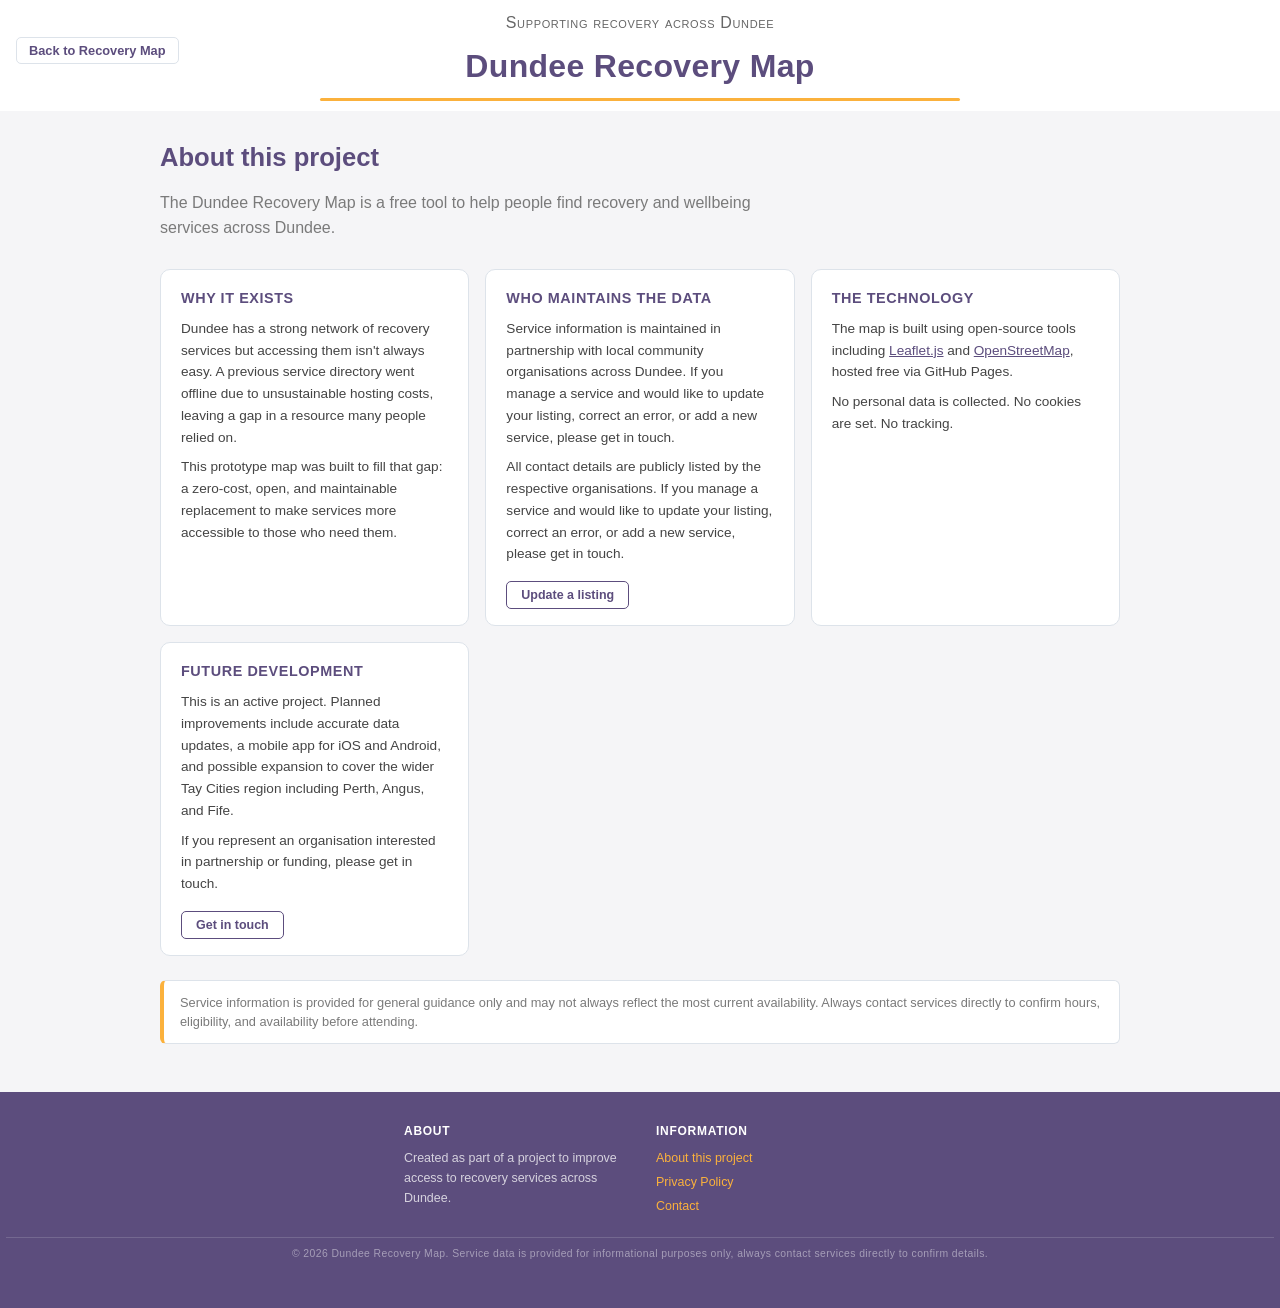
==== commit fcd61f35: "added 'Show Results' button, swipe to detail sheet 'Show Results' button now closes filter panel. Sw" ====
--- a/about.html
+++ b/about.html
@@ -44,9 +44,8 @@
         <section class="page-card">
           <h3>Who maintains the data</h3>
           <p>
-            Service information is maintained in partnership with
-            <a href="https://parishnursingdundee.org.uk/" target="_blank" rel="noopener">Parish Nursing Dundee</a>,
-            who work directly with local recovery services and community organisations across the city.
+            Service information is maintained in partnership with local community organisations across Dundee.
+            If you manage a service and would like to update your listing, correct an error, or add a new service, please get in touch.
           </p>
           <p>All contact details are publicly listed by the respective organisations. If you manage a service and would like to update your listing, correct an error, or add a new service, please get in touch.
           </p>
@@ -93,7 +92,7 @@
     <div class="footer-inner">
       <div class="footer-col">
         <h3 class="footer-heading">About</h3>
-        <p>Created as part of a project to improve access to recovery services across Dundee, developed in partnership with Parish Nursing Dundee.</p>
+        <p>Created as part of a project to improve access to recovery services across Dundee.</p>
       </div>
       <div class="footer-col">
         <h3 class="footer-heading">Information</h3>
@@ -105,7 +104,8 @@
       </div>
     </div>
     <div class="footer-copy">
-      ©2026 Shannon Martin. All rights reserved. Service data is provided for informational purposes only, always contact services directly to confirm details.
+      <!--©2026 Shannon Martin. All rights reserved.-->
+      © 2026 Dundee Recovery Map. Service data is provided for informational purposes only, always contact services directly to confirm details.
     </div>
   </footer>
 
--- a/style.css
+++ b/style.css
@@ -259,6 +259,28 @@
 .open-now-toggle:hover { border-color: var(--green); color: var(--green); }
 .open-now-toggle[aria-pressed="true"] { background: var(--green); border-color: var(--green); color: var(--white); }
 
+
+.filter-confirm {
+  width: 100%;
+  box-sizing: border-box;
+  padding: 10px;
+  border-radius: 8px;
+  border: none;
+  background: var(--darkpurple);
+  color: var(--white);
+  font-size: 0.88rem;
+  font-weight: 700;
+  font-family: inherit;
+  cursor: pointer;
+  display: flex;
+  align-items: center;
+  justify-content: center;
+  gap: 6px;
+  transition: background 0.15s;
+  margin-top: 4px;
+}
+.filter-confirm:hover { background: var(--purple); }
+
 /*SEARCH*/
 .search-box { margin-left: auto; }
 .search-box input {
@@ -372,6 +394,7 @@
   display: flex;
   flex-direction: column;
   gap: 20px;
+  box-sizing: border-box;
 }
 
 .filter-hint {
@@ -1475,4 +1498,11 @@
   .cat-btn { font-size: 0.75rem; padding: 4px 10px; }
 }
 
+
+  .contact-layout {
+      grid-template-columns: 1fr;
+    }
+  .contact-aside {
+    order: -1; /* moves info cards above the form on mobile */
+  }
 /*© 2026 Shannon Martin. All rights reserved. Created as part of a prototype services-mapping application.*/
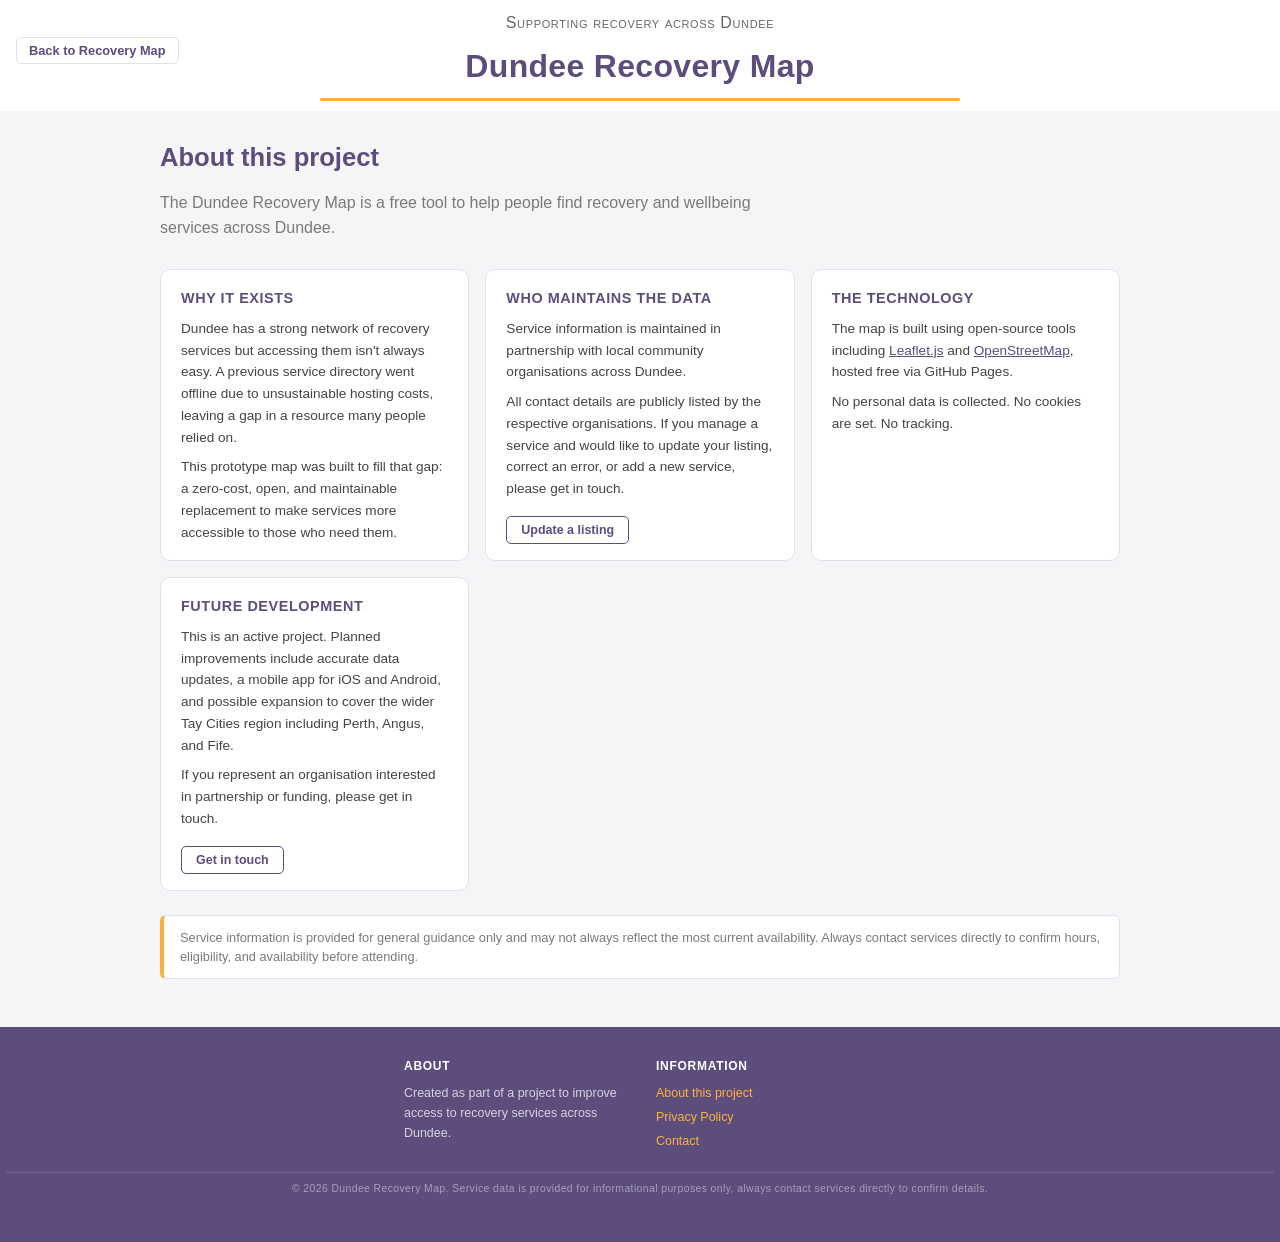
==== commit aef738ee: "open now button fixes and policy update Open now auto-switches to today's day tab when activated and" ====
--- a/about.html
+++ b/about.html
@@ -45,7 +45,6 @@
           <h3>Who maintains the data</h3>
           <p>
             Service information is maintained in partnership with local community organisations across Dundee.
-            If you manage a service and would like to update your listing, correct an error, or add a new service, please get in touch.
           </p>
           <p>All contact details are publicly listed by the respective organisations. If you manage a service and would like to update your listing, correct an error, or add a new service, please get in touch.
           </p>
--- a/style.css
+++ b/style.css
@@ -170,15 +170,15 @@
   color:var(--purple);
 }
 
+.day-btn.today-btn {
+  border-color:var(--darkpurple);
+  color:var(--darkpurple);
+}
+
 .day-btn.active {
   background:var(--darkpurple);
   border-color:var(--darkpurple);
   color:var(--white);
-}
-
-.day-btn.today-btn {
-  border-color:var(--darkpurple);
-  color:var(--darkpurple);
 }
 
 .day-btn.today-btn.active {
